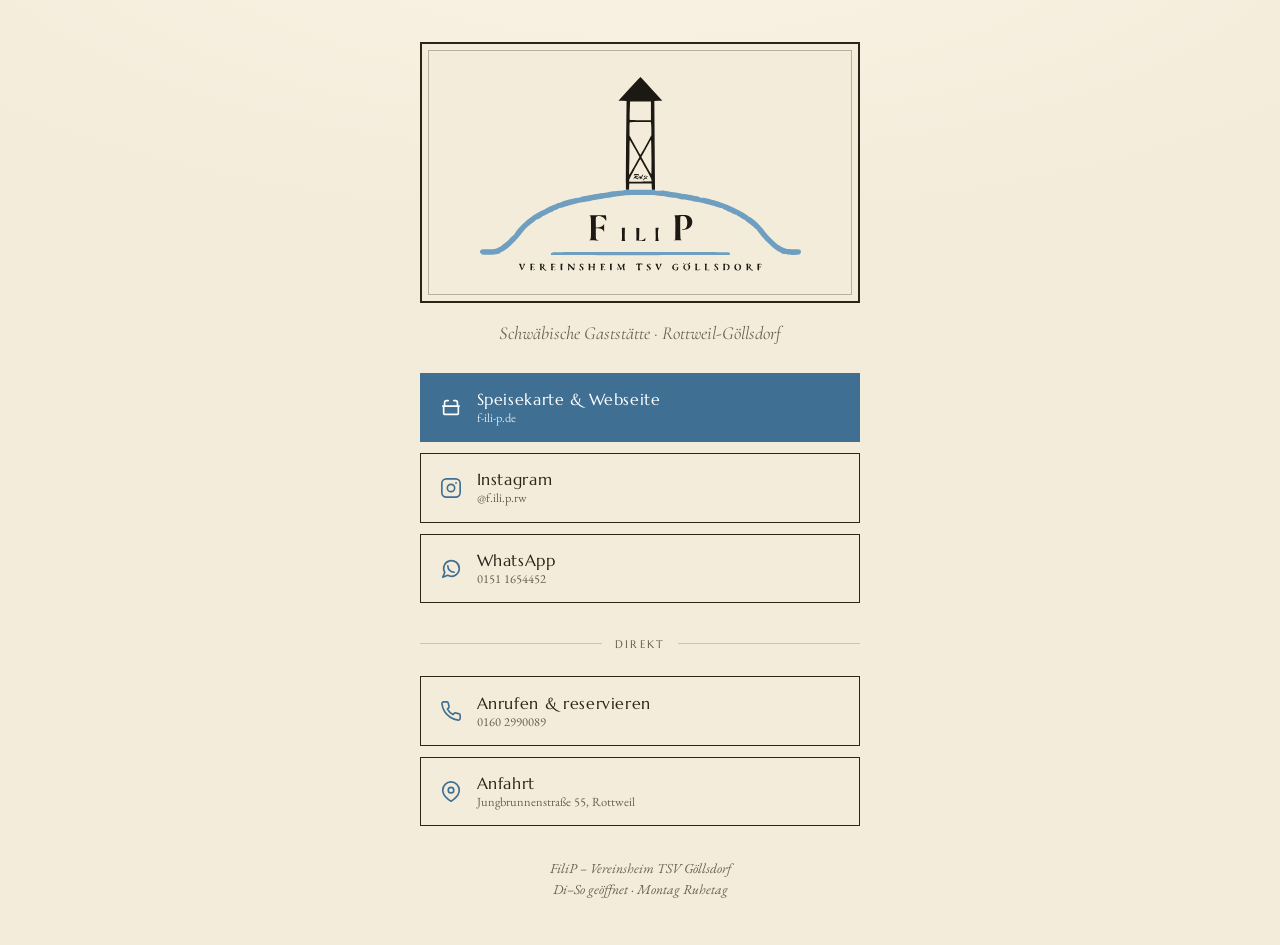
==== links.html @ 2e19a350 "Add files via upload" ====
<!DOCTYPE html>
<html lang="de">
<head>
<meta charset="UTF-8" />
<meta name="viewport" content="width=device-width, initial-scale=1.0" />
<title>FiliP · Alle Links – Vereinsheim TSV Göllsdorf</title>
<meta name="description" content="FiliP – Vereinsheim TSV Göllsdorf: Speisekarte, Instagram, Facebook, WhatsApp und Anfahrt auf einen Blick." />
<meta name="robots" content="noindex" />
<link rel="icon" href="data:image/svg+xml,%3Csvg xmlns='http://www.w3.org/2000/svg' viewBox='0 0 100 100'%3E%3Crect width='100' height='100' rx='22' fill='%23f4ecdb'/%3E%3Cpolygon points='38,46 62,46 50,30' fill='%232b2419'/%3E%3Crect x='40' y='46' width='4' height='30' fill='%232b2419'/%3E%3Crect x='56' y='46' width='4' height='30' fill='%232b2419'/%3E%3Cpath d='M22 84 Q50 66 78 84' fill='none' stroke='%233f6f92' stroke-width='4'/%3E%3C/svg%3E" />
<link rel="preconnect" href="https://fonts.googleapis.com" />
<link rel="preconnect" href="https://fonts.gstatic.com" crossorigin />
<link href="https://fonts.googleapis.com/css2?family=Cormorant+Garamond:wght@500;600;700&family=EB+Garamond:wght@400;500;600&family=Marcellus&display=swap" rel="stylesheet" />
<!-- =====================================================================
     LINKS HIER EINTRAGEN  ·  einfach die href-Werte unten ersetzen:
       Instagram  → href der Instagram-Seite
       Facebook   → href der Facebook-Seite
       WhatsApp   → https://wa.me/49…  (Nummer ohne 0/+ und ohne Leerzeichen)
       Website    → Adresse der FiliP-Webseite
     ===================================================================== -->
<style>
  :root{
    --bg:#f4ecdb; --bg-2:#efe5cf; --ink:#2b2419; --muted:#6a604f;
    --blue:#3f6f92; --blue-2:#345f7d; --blue-soft:#6f9fc0;
    --serif:'Cormorant Garamond',Georgia,serif;
    --body:'EB Garamond',Georgia,serif;
    --label:'Marcellus',Georgia,serif;
  }
  *{box-sizing:border-box}
  body{
    margin:0;min-height:100vh;
    background:radial-gradient(120% 60% at 50% -10%,#faf3e4,transparent 55%),var(--bg);
    color:var(--ink);font-family:var(--body);
    display:flex;justify-content:center;
    -webkit-font-smoothing:antialiased;
  }
  .wrap{width:min(440px,92%);padding:2.6rem 0 2rem;text-align:center}

  /* Logo */
  .logo{border:2px solid var(--ink);position:relative;padding:1.6rem 1.4rem 1.4rem;background:var(--bg)}
  .logo::before{content:"";position:absolute;inset:6px;border:1px solid rgba(43,36,25,.3);pointer-events:none}
  .logo__svg{width:86%;height:auto;display:block;margin:0 auto;color:var(--ink)}
  .tagline{font-family:var(--serif);font-style:italic;font-size:1.15rem;color:var(--muted);margin:1.2rem 0 1.8rem}

  /* Buttons */
  .links{display:flex;flex-direction:column;gap:.7rem}
  .link{
    display:flex;align-items:center;gap:.9rem;
    padding:.95rem 1.2rem;border:1.5px solid var(--ink);background:var(--bg);
    color:var(--ink);text-decoration:none;font-family:var(--label);font-size:1rem;letter-spacing:.04em;
    transition:.18s ease;
  }
  .link:hover{background:var(--ink);color:var(--bg)}
  .link:hover .link__ic{color:var(--bg)}
  .link__ic{width:22px;height:22px;flex:none;color:var(--blue)}
  .link__tx{flex:1;text-align:left}
  .link__tx small{display:block;font-family:var(--body);font-size:.78rem;letter-spacing:0;color:var(--muted);text-transform:none}
  .link:hover .link__tx small{color:#cfc7b6}
  .link--accent{background:var(--blue);border-color:var(--blue);color:#fff}
  .link--accent .link__ic{color:#fff}
  .link--accent:hover{background:var(--blue-2);border-color:var(--blue-2)}
  .link--accent .link__tx small{color:rgba(255,255,255,.8)}

  .sep{display:flex;align-items:center;gap:.8rem;margin:1.4rem 0 .9rem;color:var(--blue)}
  .sep::before,.sep::after{content:"";height:1px;background:rgba(43,36,25,.2);flex:1}
  .sep span{font-family:var(--label);font-size:.7rem;letter-spacing:.2em;text-transform:uppercase;color:var(--muted)}

  .foot{margin-top:2rem;font-size:.86rem;color:var(--muted);font-style:italic;line-height:1.5}
</style>
</head>
<body>
  <div class="wrap">

    <div class="logo">
      <svg viewBox="415 494 769 478" class="logo__svg" role="img" aria-label="FiliP – Vereinsheim TSV Göllsdorf"><g transform="translate(0.000000,1600.000000) scale(0.100000,-0.100000)"
fill="#1c1812" stroke="none">
<path d="M7746 10607 l-249 -272 93 -3 93 -3 -6 -547 c-6 -456 -11 -1426 -8
-1469 1 -8 15 -13 36 -13 l34 0 3 73 3 72 255 0 255 0 3 -72 3 -73 36 0 36 0
-8 1015 -7 1014 92 3 91 3 -247 270 c-136 149 -250 271 -253 272 -3 1 -118
-120 -255 -270z m494 -502 l0 -215 -239 0 c-150 0 -242 4 -246 10 -3 6 -3 102
1 215 l7 205 238 0 239 0 0 -215z m4 -301 c3 -26 6 -95 6 -153 l0 -106 -80
-145 c-44 -80 -99 -180 -122 -222 -24 -43 -46 -78 -49 -78 -3 0 -60 99 -127
220 l-122 220 0 148 c0 82 3 152 7 155 3 4 113 7 243 7 l237 0 7 -46z m-370
-568 l103 -187 -109 -197 c-60 -108 -114 -201 -120 -207 -7 -7 -9 38 -4 150 3
88 6 270 6 405 0 171 3 241 11 233 5 -5 56 -94 113 -197z m378 -187 c2 -215 0
-393 -3 -395 -4 -2 -57 86 -117 195 l-111 199 85 154 c47 84 94 172 106 196
12 23 25 42 30 42 4 0 9 -176 10 -391z m-130 -262 c119 -216 134 -247 133
-282 0 -19 -7 -20 -255 -20 l-255 0 -3 27 c-2 20 28 84 109 230 62 112 119
215 127 231 7 15 17 27 20 27 4 0 60 -96 124 -213z M7857 8653 c-4 -3 -7 -12
-7 -20 0 -11 4 -11 21 -3 31 17 35 4 7 -22 -14 -13 -29 -34 -33 -48 -7 -23 -6
-24 7 -6 14 17 16 17 46 2 17 -9 36 -16 42 -16 21 0 9 18 -21 33 l-32 15 31 7
c36 7 57 29 48 50 -4 11 -20 15 -54 15 -27 0 -52 -3 -55 -7z m103 -23 c0 -11
-48 -25 -56 -17 -4 3 -3 10 1 16 8 14 55 14 55 1z M8042 8637 c-6 -7 -16 -24
-21 -38 -7 -17 -10 -19 -10 -6 -1 21 -24 22 -45 2 -25 -26 -9 -43 39 -41 24 0
47 5 51 9 5 4 1 5 -9 1 -23 -8 -22 7 4 50 20 34 13 50 -9 23z m-60 -69 c-7 -7
-12 -8 -12 -2 0 14 12 26 19 19 2 -3 -1 -11 -7 -17z M8091 8613 c-23 -22 -23
-23 -4 -23 13 0 23 8 26 22 8 28 7 29 -22 1z M8125 8594 c-14 -15 -25 -23 -25
-19 0 5 -11 -6 -25 -25 -31 -42 -25 -52 9 -14 20 23 28 26 35 15 6 -10 13 -11
27 -2 17 9 17 10 2 11 -24 0 -23 8 4 29 14 12 18 20 10 25 -7 4 -23 -5 -37
-20z M8855 7720 c-66 -4 -110 -7 -99 -8 43 -4 44 -17 42 -293 l-3 -264 -30 -6
c-16 -4 29 -6 100 -6 72 0 116 2 98 4 -17 2 -36 10 -42 17 -11 14 -17 508 -6
526 3 5 25 10 49 10 63 0 98 -40 104 -120 9 -119 -23 -180 -93 -180 -24 0 -34
-4 -29 -11 10 -16 94 -4 143 20 101 52 129 184 55 262 -46 48 -99 57 -289 49z
M6825 7713 c45 -11 45 -13 45 -283 0 -274 0 -273 -50 -283 -14 -2 38 -4 115
-4 79 -1 125 2 105 6 -60 12 -60 12 -60 147 l0 124 38 0 c65 0 111 -19 132
-53 l20 -32 0 90 0 90 -23 -28 c-24 -30 -71 -47 -129 -47 l-38 0 0 120 c0 120
0 121 26 130 40 16 76 12 124 -12 27 -15 50 -35 59 -55 9 -18 19 -33 24 -33 9
0 9 56 1 99 l-6 31 -202 -1 c-110 -1 -192 -4 -181 -6z M7578 7288 c2 -108 0
-143 -10 -149 -8 -5 9 -9 42 -9 33 0 50 4 42 9 -10 6 -12 41 -10 149 l3 142
-35 0 -35 0 3 -142z M7908 7288 c2 -108 0 -143 -10 -149 -7 -5 36 -9 100 -9
112 0 112 0 112 24 0 13 3 33 6 43 4 12 -1 10 -17 -9 -31 -34 -60 -48 -99 -48
l-31 0 3 144 3 144 -35 0 -35 1 3 -141z M8348 7286 c3 -133 2 -145 -15 -149
-10 -3 9 -5 42 -6 41 0 55 2 45 9 -18 11 -27 197 -12 253 l10 37 -36 0 -37 0
3 -144z M8980 6615 c0 -9 5 -15 11 -13 6 2 11 8 11 13 0 5 -5 11 -11 13 -6 2
-11 -4 -11 -13z M9105 6621 c-7 -12 12 -24 25 -16 11 7 4 25 -10 25 -5 0 -11
-4 -15 -9z M7900 6596 c0 -16 3 -17 12 -8 7 7 18 12 26 12 11 0 13 -16 10 -70
l-3 -70 30 0 c22 0 26 3 17 12 -18 18 -16 117 3 124 8 4 21 1 29 -5 13 -11 26
-5 26 13 0 7 -28 11 -75 11 -68 0 -75 -2 -75 -19z M5240 6573 c9 -21 23 -55
31 -75 7 -21 16 -38 19 -38 3 0 22 34 41 75 l35 75 -24 0 c-18 0 -22 -3 -14
-12 10 -14 -13 -88 -27 -88 -11 0 -33 79 -26 90 4 6 -7 10 -24 10 l-29 0 18
-37z M5478 6601 c10 -6 13 -27 10 -75 -3 -61 -1 -66 17 -66 18 0 20 5 17 36
-4 36 -4 37 23 30 20 -5 26 -3 23 6 -3 7 -15 12 -26 10 -19 -3 -22 2 -22 27 0
26 4 31 24 31 13 0 27 -6 29 -12 3 -8 6 -6 6 5 1 14 -8 17 -56 17 -36 0 -53
-4 -45 -9z M5700 6595 c8 -10 11 -36 8 -75 -4 -56 -3 -60 17 -60 18 0 21 5 17
38 l-3 37 36 -42 c34 -39 75 -57 75 -33 0 6 -6 10 -14 10 -8 0 -24 14 -36 31
-20 28 -21 31 -6 48 20 22 20 26 0 45 -9 10 -33 16 -61 16 -39 0 -44 -2 -33
-15z m74 -10 c8 -21 -3 -45 -20 -45 -9 0 -14 11 -14 30 0 32 23 42 34 15z
M5960 6556 c3 -30 2 -64 -2 -75 -6 -18 -3 -21 22 -21 27 0 29 2 19 19 -17 26
-4 55 21 48 12 -3 20 0 20 8 0 8 -9 11 -25 7 -22 -4 -25 -1 -25 22 0 32 25 44
52 27 16 -10 19 -10 16 1 -3 8 -24 14 -54 16 l-50 3 6 -55z M6175 6535 c0 -69
2 -75 21 -75 19 0 20 5 16 60 -3 39 0 65 8 75 11 13 8 15 -16 15 l-29 0 0 -75z
M6339 6601 c10 -6 14 -26 12 -67 -1 -31 -4 -61 -7 -65 -3 -5 3 -9 13 -9 15 0
18 7 15 52 l-3 53 50 -52 c27 -29 55 -53 60 -53 7 0 11 27 11 69 0 46 4 71 13
74 6 3 -1 6 -17 6 -23 1 -27 -2 -18 -11 14 -14 16 -88 3 -88 -5 0 -28 23 -51
50 -31 37 -49 50 -68 50 -20 0 -23 -3 -13 -9z M6622 6598 c-20 -20 -14 -46 19
-70 22 -17 29 -29 26 -45 -5 -25 3 -29 21 -11 21 21 13 46 -22 73 -21 16 -33
32 -29 41 7 19 33 18 50 -3 13 -17 14 -17 11 2 -4 24 -56 33 -76 13z M6808
6601 c10 -6 13 -27 10 -75 -3 -61 -1 -66 17 -66 18 0 20 5 17 35 -4 34 -4 35
32 35 41 0 56 -21 37 -51 -10 -17 -8 -19 12 -19 22 0 23 3 20 56 -2 30 2 64 7
75 10 17 7 19 -20 19 -28 0 -30 -2 -20 -21 18 -32 5 -49 -36 -49 -36 0 -36 1
-32 35 4 33 2 35 -27 35 -20 0 -26 -3 -17 -9z M7090 6595 c7 -9 11 -37 8 -75
l-3 -60 30 1 c17 0 24 3 18 6 -7 2 -13 18 -13 35 0 25 3 29 20 25 12 -3 20 0
20 8 0 8 -8 11 -20 8 -17 -5 -20 0 -20 26 0 23 5 31 18 31 10 0 23 -5 30 -12
9 -9 12 -8 12 5 0 14 -10 17 -56 17 -48 0 -55 -2 -44 -15z M7305 6535 c0 -68
2 -75 20 -75 18 0 20 5 17 66 -3 48 0 69 10 75 9 6 3 9 -17 9 l-30 0 0 -75z
M7478 6598 c7 -7 12 -20 12 -30 0 -10 4 -18 9 -18 5 0 17 -20 27 -45 9 -25 19
-45 23 -45 3 0 15 21 26 48 l19 47 7 -34 c4 -19 5 -40 2 -48 -4 -9 4 -13 23
-13 22 0 25 3 16 12 -7 7 -12 35 -12 63 0 28 5 56 12 63 9 9 6 12 -13 12 -21
0 -28 -8 -43 -50 -10 -27 -21 -50 -26 -50 -4 0 -17 23 -28 50 -16 39 -26 50
-43 50 -18 0 -20 -3 -11 -12z M8156 6591 c-21 -23 -14 -41 25 -70 21 -16 29
-29 26 -42 -7 -25 9 -25 23 0 14 28 14 28 -26 65 -21 19 -34 39 -30 45 11 17
34 13 45 -6 9 -16 10 -16 11 5 0 18 -6 22 -28 22 -16 0 -36 -8 -46 -19z M8374
6535 c17 -41 33 -75 36 -75 3 0 22 34 41 75 l35 75 -24 0 c-18 0 -22 -3 -14
-12 10 -14 -13 -88 -27 -88 -11 0 -33 79 -26 90 4 6 -7 10 -23 10 l-30 0 32
-75z M8755 6587 c-59 -50 -25 -130 54 -130 48 0 46 -1 54 41 6 30 5 32 -20 32
-21 0 -24 -3 -15 -12 18 -18 15 -36 -8 -48 -46 -25 -84 76 -42 113 24 22 58
22 72 0 10 -16 10 -16 8 2 -5 31 -68 33 -103 2z M9002 6587 c-48 -51 -16 -128
52 -130 73 -2 111 78 61 128 -32 33 -83 34 -113 2z m88 -6 c18 -35 12 -99 -10
-111 -45 -24 -88 48 -61 106 13 30 56 33 71 5z M9248 6601 c10 -6 13 -27 10
-75 l-3 -66 51 0 c40 0 53 4 59 18 5 14 4 15 -6 5 -7 -7 -26 -13 -41 -13 -28
0 -28 1 -28 64 0 42 4 66 13 69 6 3 -6 6 -28 6 -26 0 -35 -2 -27 -8z M9468
6601 c10 -6 13 -27 10 -75 l-3 -66 53 0 c28 0 52 4 52 8 0 4 -16 6 -35 4 l-35
-4 0 65 c0 43 4 67 13 70 6 3 -6 6 -28 6 -26 0 -35 -2 -27 -8z M9702 6598
c-20 -20 -14 -46 19 -70 22 -17 29 -29 26 -45 -5 -25 3 -29 21 -11 20 20 13
43 -24 76 -35 31 -38 52 -7 52 9 0 22 -8 30 -17 13 -17 14 -17 11 2 -4 24 -56
33 -76 13z M9888 6601 c10 -6 13 -27 10 -75 l-3 -66 30 1 c17 0 24 3 18 6 -9
3 -13 27 -13 69 0 57 2 64 20 64 65 0 82 -111 20 -133 -10 -4 -9 -6 6 -6 30
-1 64 40 64 76 0 47 -38 73 -109 73 -35 0 -51 -4 -43 -9z M10178 6596 c-25
-19 -39 -62 -29 -89 13 -34 36 -49 76 -50 53 -1 80 32 76 95 -3 46 -83 75
-123 44z m76 -18 c29 -41 12 -118 -25 -118 -23 0 -49 42 -49 78 0 61 43 84 74
40z M10420 6595 c8 -10 11 -36 8 -75 -4 -56 -3 -60 17 -60 18 0 21 5 17 38
l-3 37 36 -42 c34 -39 75 -57 75 -33 0 6 -6 10 -14 10 -8 0 -24 14 -36 31 -20
28 -21 31 -6 48 20 22 20 26 0 45 -9 10 -33 16 -61 16 -39 0 -44 -2 -33 -15z
m74 -10 c8 -21 -3 -45 -20 -45 -9 0 -14 11 -14 30 0 32 23 42 34 15z M10675
6535 c0 -69 2 -75 20 -75 18 0 20 5 17 36 -4 35 -3 37 22 32 17 -3 26 -1 26 7
0 8 -9 10 -25 7 -22 -4 -25 -1 -25 22 0 32 25 44 52 27 16 -10 19 -10 16 1 -3
8 -24 14 -54 16 l-49 3 0 -76z M7478 6501 c-2 -28 0 -41 9 -41 8 0 10 12 6 38
-8 50 -10 50 -15 3z M6600 6491 c0 -13 29 -41 42 -41 7 0 1 11 -12 25 -26 27
-30 30 -30 16z M8140 6481 c0 -11 9 -21 22 -24 28 -8 29 -6 1 20 -21 20 -23
21 -23 4z M9680 6493 c0 -15 28 -43 43 -43 7 0 6 5 -3 13 -8 6 -20 19 -27 27
-8 9 -12 11 -13 3z M5560 6473 c-24 -12 -24 -13 -3 -13 12 0 25 5 28 11 11 16
2 17 -25 2z M7176 6475 c-16 -12 -17 -15 -4 -15 9 0 18 7 22 15 7 18 6 18 -18
0z M6040 6470 c-13 -8 -12 -10 3 -10 9 0 17 5 17 10 0 12 -1 12 -20 0z"/>
</g><g transform="translate(0.000000,1600.000000) scale(0.100000,-0.100000)"
fill="#6f9fc0" stroke="none">
<path d="M7620 8291 c0 -4 -51 -11 -112 -14 -62 -3 -165 -16 -228 -27 -63 -12
-128 -23 -145 -25 -30 -3 -98 -15 -235 -40 -41 -7 -115 -21 -164 -29 -49 -9
-92 -19 -95 -23 -7 -9 -6 -9 -107 -22 -82 -10 -303 -70 -352 -95 -15 -7 -42
-17 -59 -21 -18 -3 -35 -11 -38 -16 -4 -5 -13 -9 -22 -9 -9 0 -35 -9 -57 -19
-23 -11 -72 -33 -109 -50 -38 -17 -75 -38 -83 -46 -9 -8 -23 -15 -32 -15 -19
0 -216 -111 -241 -135 -9 -9 -43 -33 -77 -54 -53 -34 -199 -172 -262 -248 -48
-60 -81 -109 -82 -120 0 -7 -4 -13 -9 -13 -6 0 -45 -35 -88 -78 -43 -42 -100
-95 -128 -117 -27 -22 -62 -50 -76 -63 -15 -14 -57 -35 -94 -48 -60 -21 -86
-24 -216 -24 -141 0 -149 -1 -163 -22 -23 -32 -20 -56 12 -83 27 -24 29 -25
187 -21 167 4 255 22 255 52 0 8 10 14 23 14 22 0 136 77 187 125 127 122 203
204 260 280 78 104 155 179 256 253 40 29 74 59 78 67 3 8 14 15 24 15 23 0
104 44 122 65 7 8 18 15 24 15 7 0 50 20 96 45 46 25 89 45 97 45 7 0 22 9 34
21 12 12 35 23 53 26 17 2 44 13 59 24 16 11 46 22 69 25 22 2 46 8 52 13 6 5
24 12 40 15 31 6 91 23 121 36 11 4 47 13 80 20 33 6 69 15 80 19 11 5 63 16
115 24 52 9 142 26 200 37 58 11 121 23 140 25 39 6 131 22 200 35 25 5 70 12
100 15 30 3 91 12 135 20 44 7 125 19 180 24 123 14 637 14 737 2 40 -6 93
-12 118 -14 25 -3 88 -12 140 -20 52 -9 120 -18 150 -22 31 -3 70 -9 88 -14
18 -6 36 -10 40 -10 7 -1 29 -5 97 -16 17 -3 62 -10 100 -16 39 -6 79 -12 90
-15 11 -2 67 -13 125 -25 58 -11 119 -24 136 -30 17 -5 69 -18 115 -28 46 -11
118 -31 159 -45 41 -15 93 -29 115 -33 22 -3 45 -12 50 -19 6 -7 29 -18 53
-24 23 -6 42 -14 42 -19 0 -4 19 -14 43 -21 23 -8 49 -19 57 -26 27 -21 78
-44 100 -44 11 0 20 -4 20 -8 0 -5 12 -15 28 -23 15 -7 52 -29 82 -49 30 -19
62 -36 70 -38 8 -2 16 -8 18 -13 2 -5 38 -33 80 -63 42 -31 96 -73 120 -96 24
-22 46 -40 51 -40 4 0 13 -11 19 -24 6 -14 18 -33 26 -43 121 -149 168 -201
247 -275 117 -108 196 -167 232 -175 15 -3 27 -10 27 -15 0 -15 66 -38 109
-38 22 0 43 -5 46 -10 4 -6 58 -10 136 -9 112 2 133 5 155 21 28 23 32 68 8
92 -13 13 -42 16 -165 16 -141 0 -154 2 -207 26 -60 27 -68 32 -117 64 -63 41
-260 232 -310 300 -113 155 -270 308 -357 347 -21 9 -38 20 -38 24 0 11 -122
86 -215 132 -11 6 -27 14 -35 18 -21 11 -98 48 -140 67 -19 8 -51 23 -71 34
-20 10 -47 18 -59 18 -12 0 -28 7 -36 15 -9 8 -24 15 -34 15 -10 0 -51 13 -92
29 -103 41 -306 91 -372 91 -33 0 -56 4 -56 11 0 5 -4 7 -10 4 -5 -3 -10 -1
-10 4 0 6 -9 11 -20 11 -12 0 -53 6 -93 14 -40 8 -101 19 -137 25 -36 6 -117
20 -180 31 -125 22 -260 44 -355 59 -35 5 -67 5 -77 0 -19 -10 -131 0 -136 12
-5 12 -712 12 -712 0z M5967 6862 c-17 -19 -23 -51 -9 -53 20 -4 4059 -5 4075
-1 22 6 22 34 -1 55 -17 16 -173 17 -2034 17 -1939 0 -2016 -1 -2031 -18z"/>
</g></svg>
    </div>

    <p class="tagline">Schwäbische Gaststätte · Rottweil-Göllsdorf</p>

    <div class="links">
      <!-- Website / Speisekarte -->
      <a class="link link--accent" href="https://f-ili-p.de" target="_blank" rel="noopener">
        <svg class="link__ic" viewBox="0 0 24 24" fill="none" stroke="currentColor" stroke-width="1.8" stroke-linecap="round" stroke-linejoin="round"><path d="M3 11h18M5 11V7a2 2 0 0 1 2-2h2M19 11V7a2 2 0 0 0-2-2h-2M4 11v8a1 1 0 0 0 1 1h14a1 1 0 0 0 1-1v-8"/></svg>
        <span class="link__tx">Speisekarte &amp; Webseite<small>f-ili-p.de</small></span>
      </a>
      <!-- Instagram -->
      <a class="link" href="https://instagram.com/f.ili.p.rw" target="_blank" rel="noopener">
        <svg class="link__ic" viewBox="0 0 24 24" fill="none" stroke="currentColor" stroke-width="1.8" stroke-linecap="round" stroke-linejoin="round"><rect x="2" y="2" width="20" height="20" rx="5"/><circle cx="12" cy="12" r="4"/><circle cx="17.5" cy="6.5" r="1" fill="currentColor" stroke="none"/></svg>
        <span class="link__tx">Instagram<small>@f.ili.p.rw</small></span>
      </a>
      <!-- WhatsApp -->
      <a class="link" href="https://wa.me/491511654452" target="_blank" rel="noopener">
        <svg class="link__ic" viewBox="0 0 24 24" fill="none" stroke="currentColor" stroke-width="1.8" stroke-linecap="round" stroke-linejoin="round"><path d="M21 11.5a8.5 8.5 0 0 1-12.6 7.4L3 21l2.2-5.3A8.5 8.5 0 1 1 21 11.5z"/><path d="M8.5 8.5c0 4 3 7 7 7"/></svg>
        <span class="link__tx">WhatsApp<small>0151 1654452</small></span>
      </a>

      <div class="sep"><span>Direkt</span></div>

      <!-- Anrufen -->
      <a class="link" href="tel:+491602990089">
        <svg class="link__ic" viewBox="0 0 24 24" fill="none" stroke="currentColor" stroke-width="1.8" stroke-linecap="round" stroke-linejoin="round"><path d="M22 16.92v3a2 2 0 0 1-2.18 2 19.79 19.79 0 0 1-8.63-3.07 19.5 19.5 0 0 1-6-6 19.79 19.79 0 0 1-3.07-8.67A2 2 0 0 1 4.11 2h3a2 2 0 0 1 2 1.72c.13.96.36 1.9.7 2.81a2 2 0 0 1-.45 2.11L8.09 9.91a16 16 0 0 0 6 6l1.27-1.27a2 2 0 0 1 2.11-.45c.9.34 1.85.57 2.81.7A2 2 0 0 1 22 16.92z"/></svg>
        <span class="link__tx">Anrufen &amp; reservieren<small>0160 2990089</small></span>
      </a>
      <!-- Anfahrt -->
      <a class="link" href="https://maps.google.com/?q=Jungbrunnenstra%C3%9Fe+55+78628+Rottweil" target="_blank" rel="noopener">
        <svg class="link__ic" viewBox="0 0 24 24" fill="none" stroke="currentColor" stroke-width="1.8" stroke-linecap="round" stroke-linejoin="round"><path d="M21 10c0 7-9 12-9 12s-9-5-9-12a9 9 0 0 1 18 0z"/><circle cx="12" cy="10" r="3"/></svg>
        <span class="link__tx">Anfahrt<small>Jungbrunnenstraße 55, Rottweil</small></span>
      </a>
    </div>

    <p class="foot">FiliP – Vereinsheim TSV Göllsdorf<br>Di–So geöffnet · Montag Ruhetag</p>
  </div>
</body>
</html>
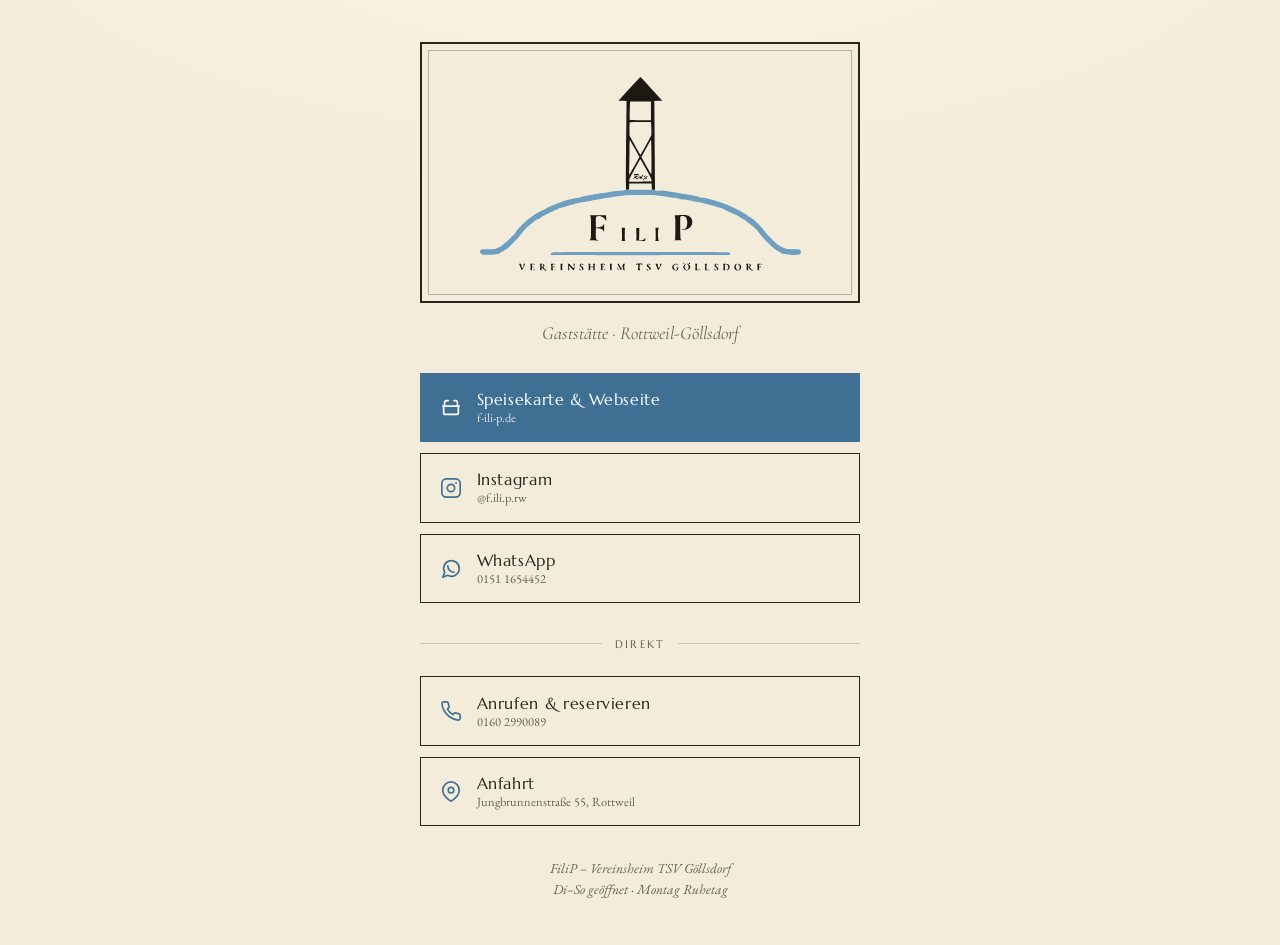
==== commit b7ec532e: "Add files via upload" ====
--- a/links.html
+++ b/links.html
@@ -220,7 +220,7 @@
 </g></svg>
     </div>
 
-    <p class="tagline">Schwäbische Gaststätte · Rottweil-Göllsdorf</p>
+    <p class="tagline">Gaststätte · Rottweil-Göllsdorf</p>
 
     <div class="links">
       <!-- Website / Speisekarte -->
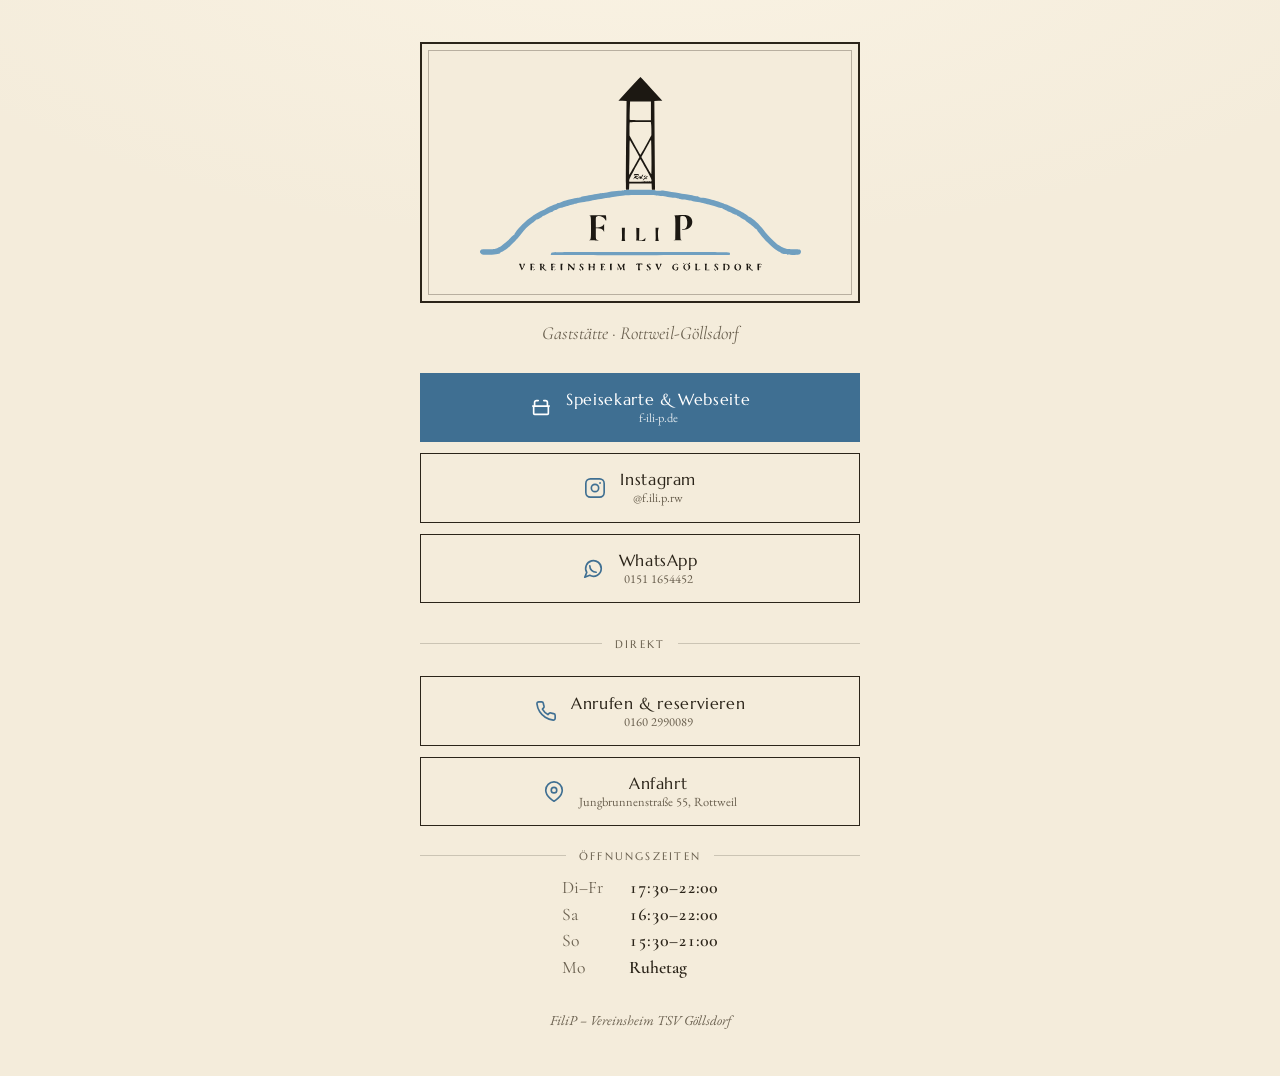
==== commit eda492ed: "Rename links 2.html to links.html" ====
--- a/links.html
+++ b/links.html
@@ -44,7 +44,7 @@
   /* Buttons */
   .links{display:flex;flex-direction:column;gap:.7rem}
   .link{
-    display:flex;align-items:center;gap:.9rem;
+    display:flex;align-items:center;justify-content:center;gap:.9rem;
     padding:.95rem 1.2rem;border:1.5px solid var(--ink);background:var(--bg);
     color:var(--ink);text-decoration:none;font-family:var(--label);font-size:1rem;letter-spacing:.04em;
     transition:.18s ease;
@@ -52,7 +52,7 @@
   .link:hover{background:var(--ink);color:var(--bg)}
   .link:hover .link__ic{color:var(--bg)}
   .link__ic{width:22px;height:22px;flex:none;color:var(--blue)}
-  .link__tx{flex:1;text-align:left}
+  .link__tx{flex:none;text-align:center}
   .link__tx small{display:block;font-family:var(--body);font-size:.78rem;letter-spacing:0;color:var(--muted);text-transform:none}
   .link:hover .link__tx small{color:#cfc7b6}
   .link--accent{background:var(--blue);border-color:var(--blue);color:#fff}
@@ -63,6 +63,11 @@
   .sep{display:flex;align-items:center;gap:.8rem;margin:1.4rem 0 .9rem;color:var(--blue)}
   .sep::before,.sep::after{content:"";height:1px;background:rgba(43,36,25,.2);flex:1}
   .sep span{font-family:var(--label);font-size:.7rem;letter-spacing:.2em;text-transform:uppercase;color:var(--muted)}
+
+  /* Öffnungszeiten */
+  .hours{display:inline-grid;grid-template-columns:auto auto;column-gap:1.6rem;row-gap:.35rem;text-align:left;font-family:var(--serif);font-size:1.1rem}
+  .hours .d{color:var(--muted)}
+  .hours .t{font-weight:600;font-variant-numeric:tabular-nums}
 
   .foot{margin-top:2rem;font-size:.86rem;color:var(--muted);font-style:italic;line-height:1.5}
 </style>
@@ -253,7 +258,15 @@
       </a>
     </div>
 
-    <p class="foot">FiliP – Vereinsheim TSV Göllsdorf<br>Di–So geöffnet · Montag Ruhetag</p>
+    <div class="sep"><span>Öffnungszeiten</span></div>
+    <div class="hours">
+      <span class="d">Di–Fr</span><span class="t">17:30–22:00</span>
+      <span class="d">Sa</span><span class="t">16:30–22:00</span>
+      <span class="d">So</span><span class="t">15:30–21:00</span>
+      <span class="d">Mo</span><span class="t">Ruhetag</span>
+    </div>
+
+    <p class="foot">FiliP – Vereinsheim TSV Göllsdorf</p>
   </div>
 </body>
 </html>
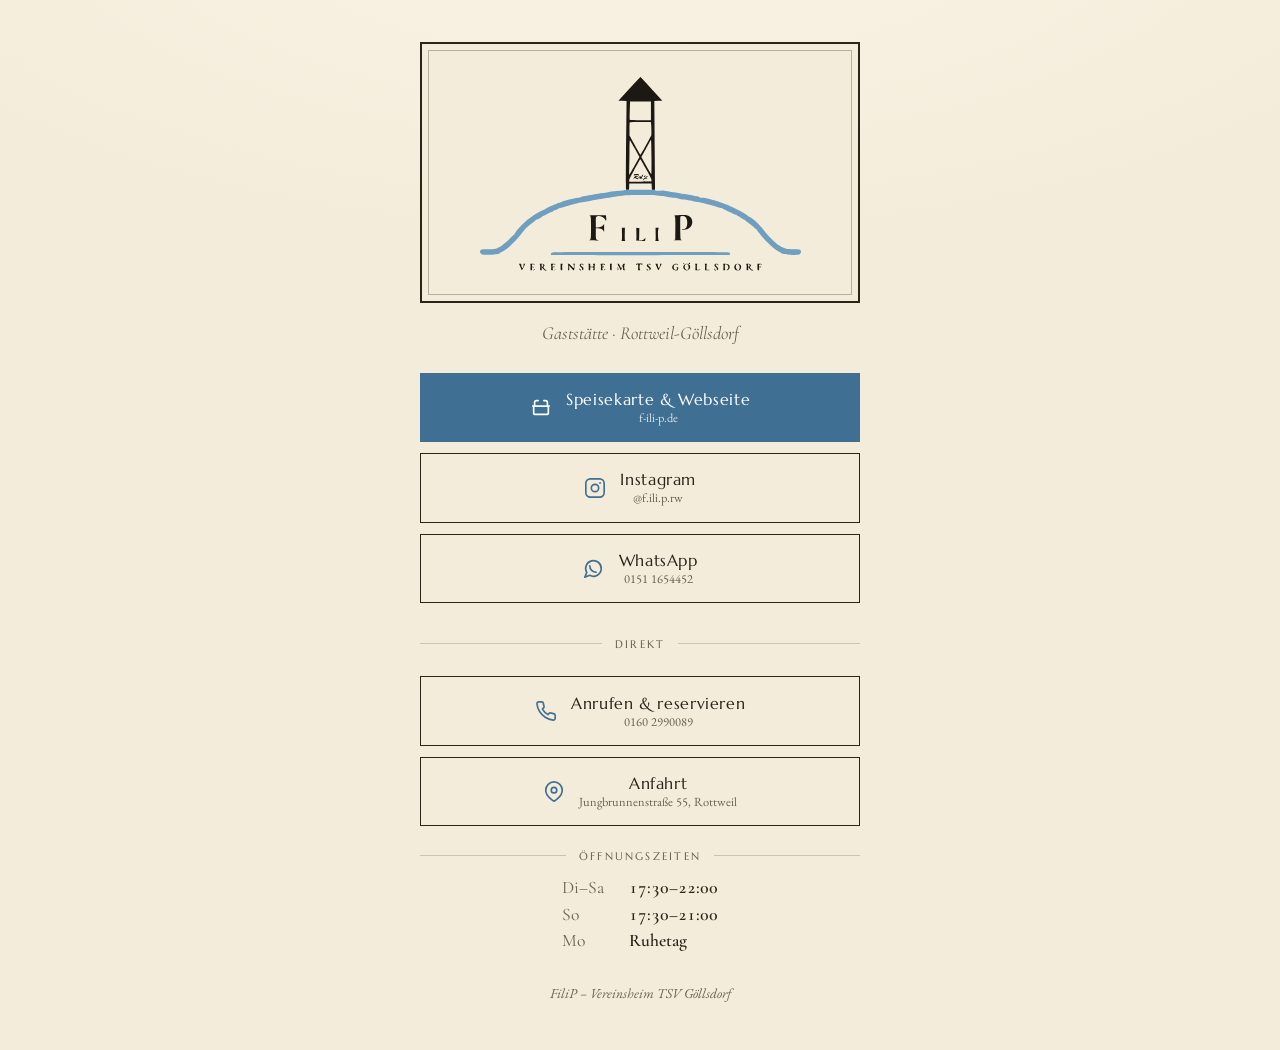
==== commit 2078217d: "Öffnungszeiten aktualisiert (Sa & So ab 17:30) + Abschnittsreihenfolge angepasst - Samstag 17:30–22:" ====
--- a/links.html
+++ b/links.html
@@ -260,13 +260,14 @@
 
     <div class="sep"><span>Öffnungszeiten</span></div>
     <div class="hours">
-      <span class="d">Di–Fr</span><span class="t">17:30–22:00</span>
-      <span class="d">Sa</span><span class="t">16:30–22:00</span>
-      <span class="d">So</span><span class="t">15:30–21:00</span>
+      <span class="d">Di–Sa</span><span class="t">17:30–22:00</span>
+      <span class="d">So</span><span class="t">17:30–21:00</span>
       <span class="d">Mo</span><span class="t">Ruhetag</span>
     </div>
 
     <p class="foot">FiliP – Vereinsheim TSV Göllsdorf</p>
   </div>
+<!-- WEBUNDO Analytics -->
+<script src="https://analytics.laendle-digital.com/tracker.js" data-website-id="filiprajic" defer></script>
 </body>
 </html>
